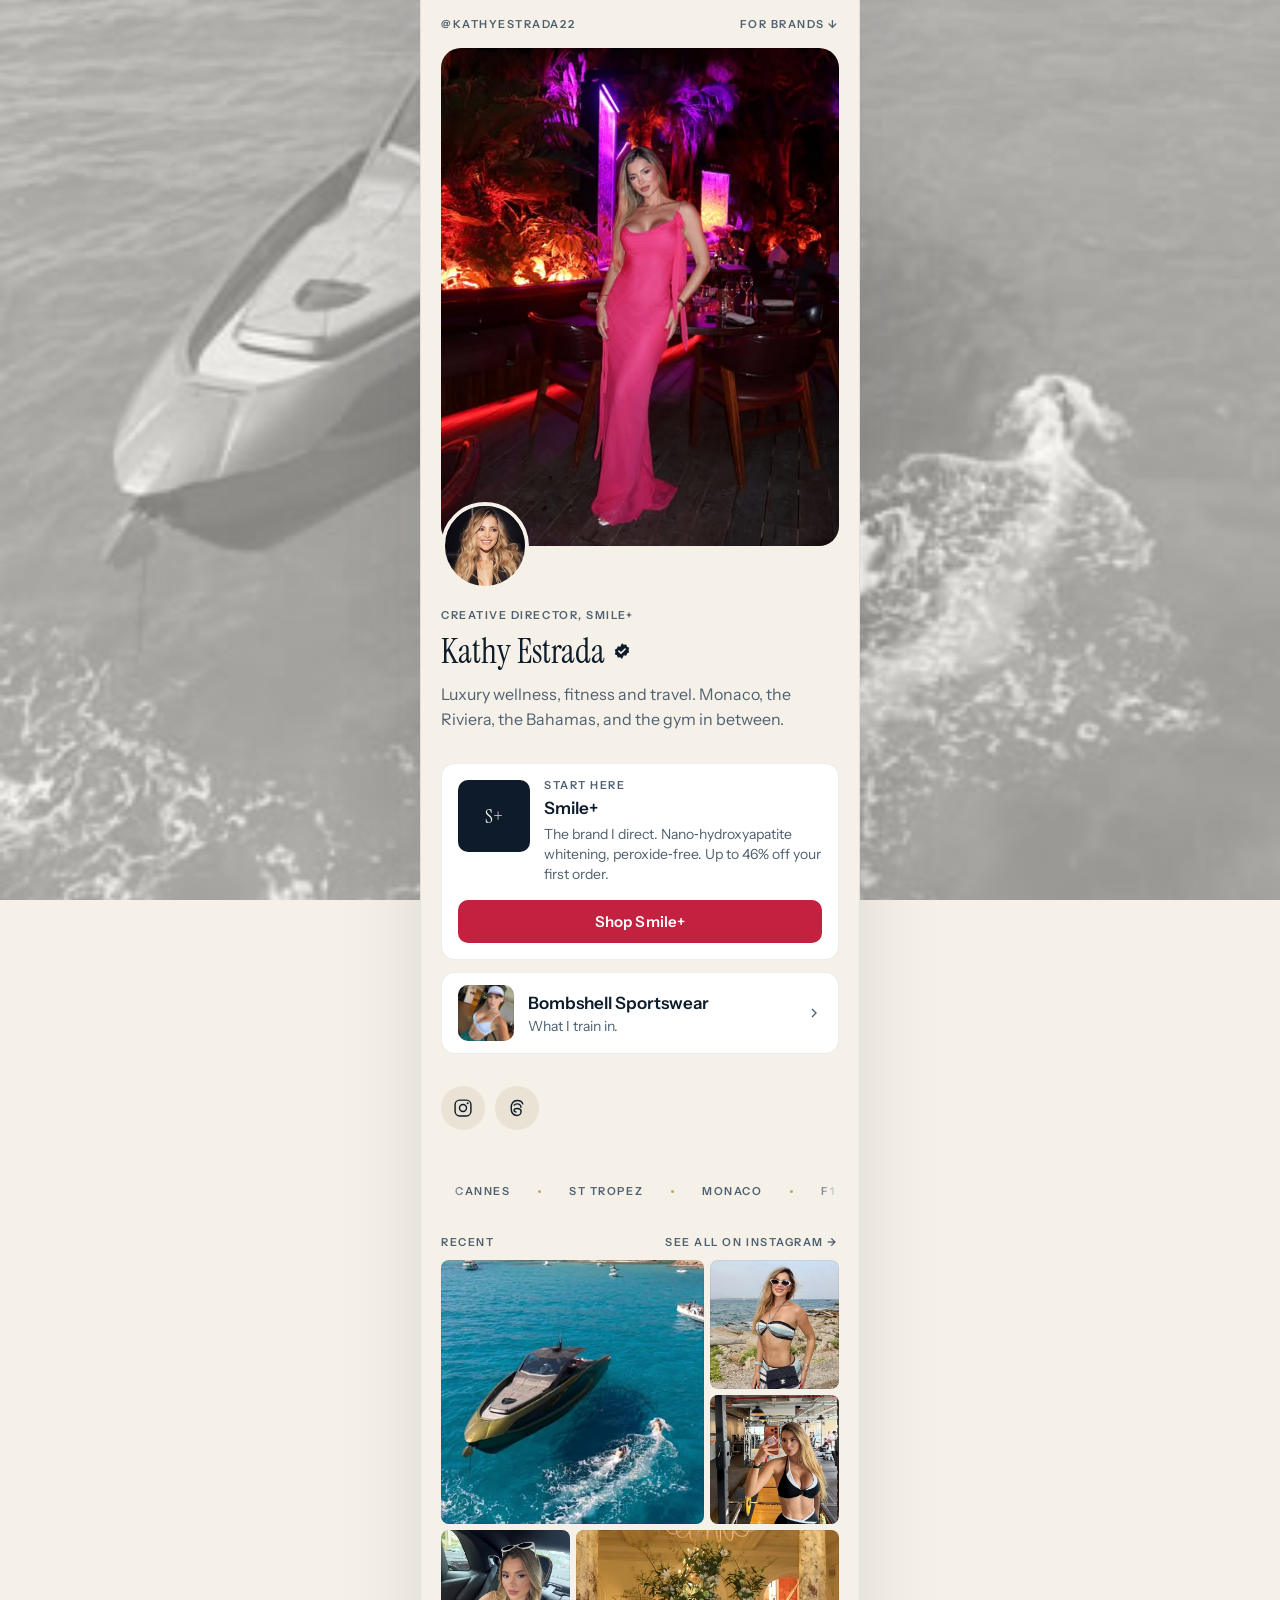
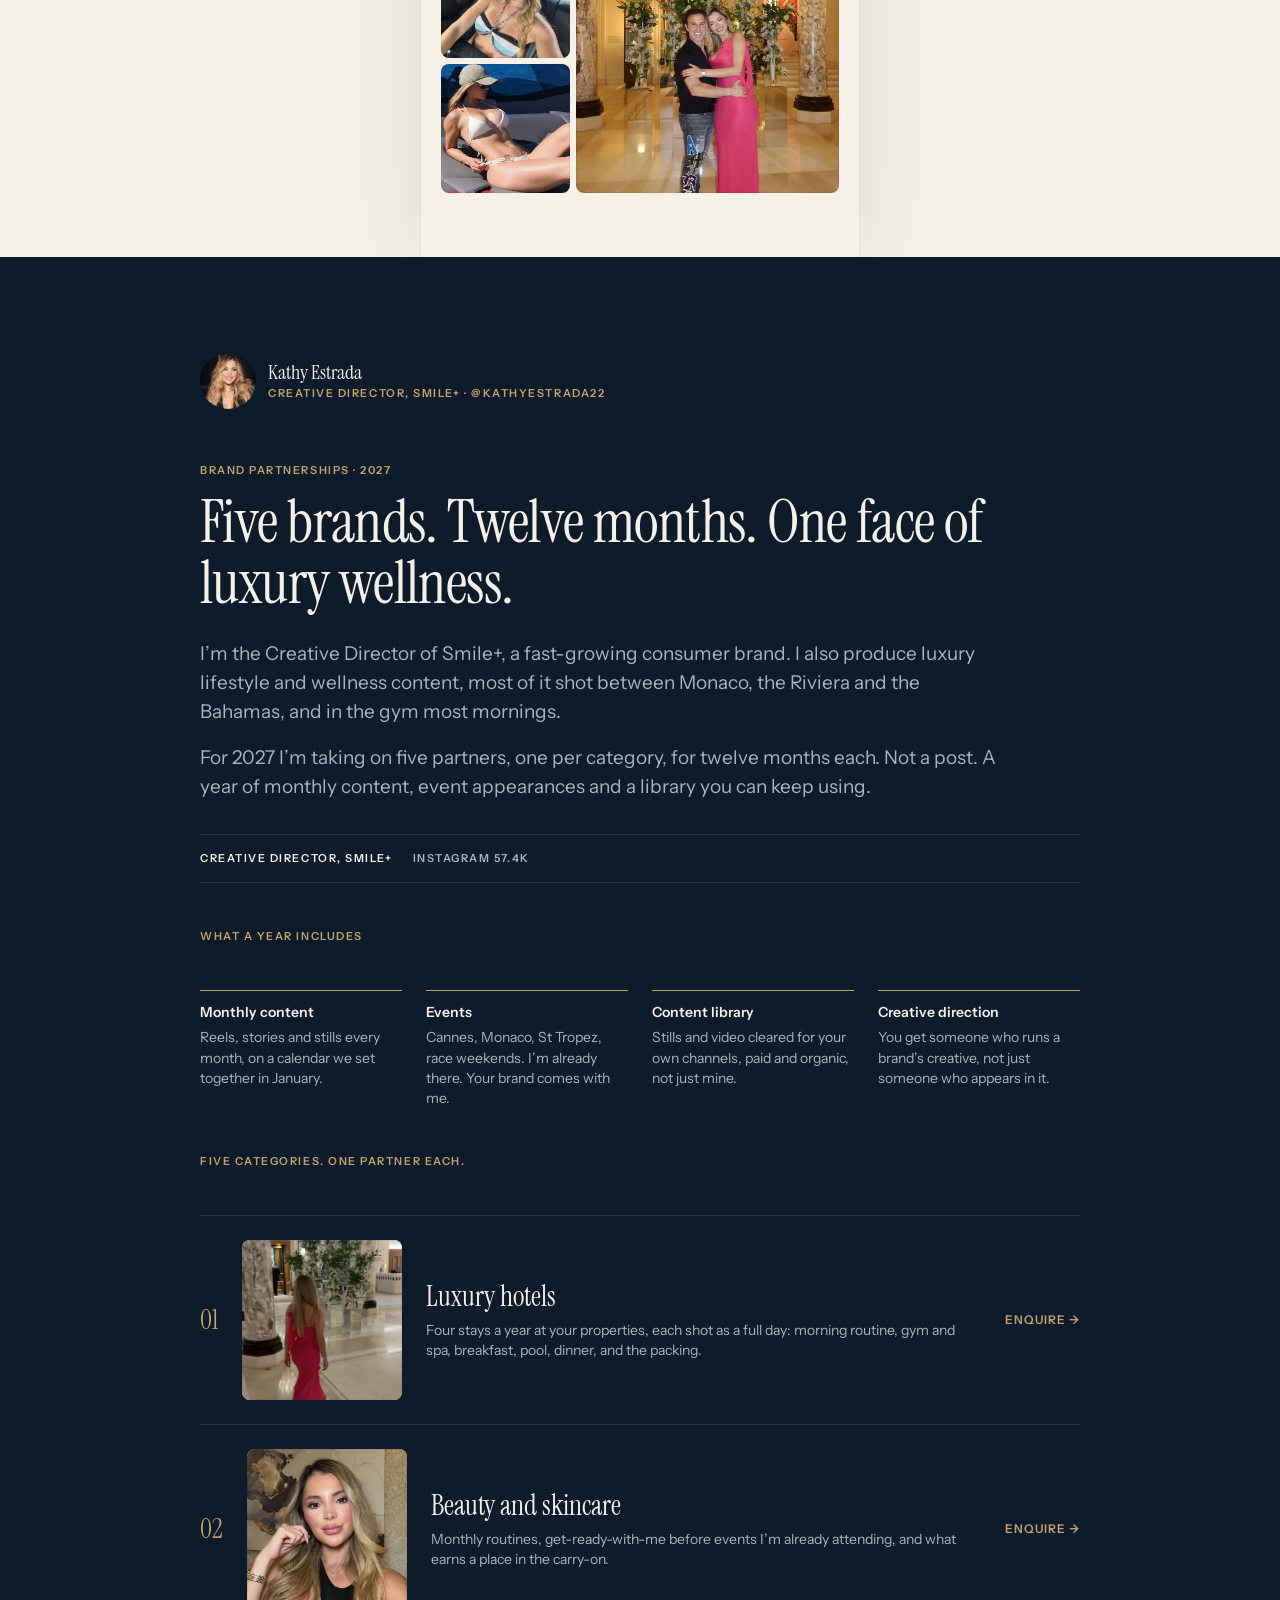
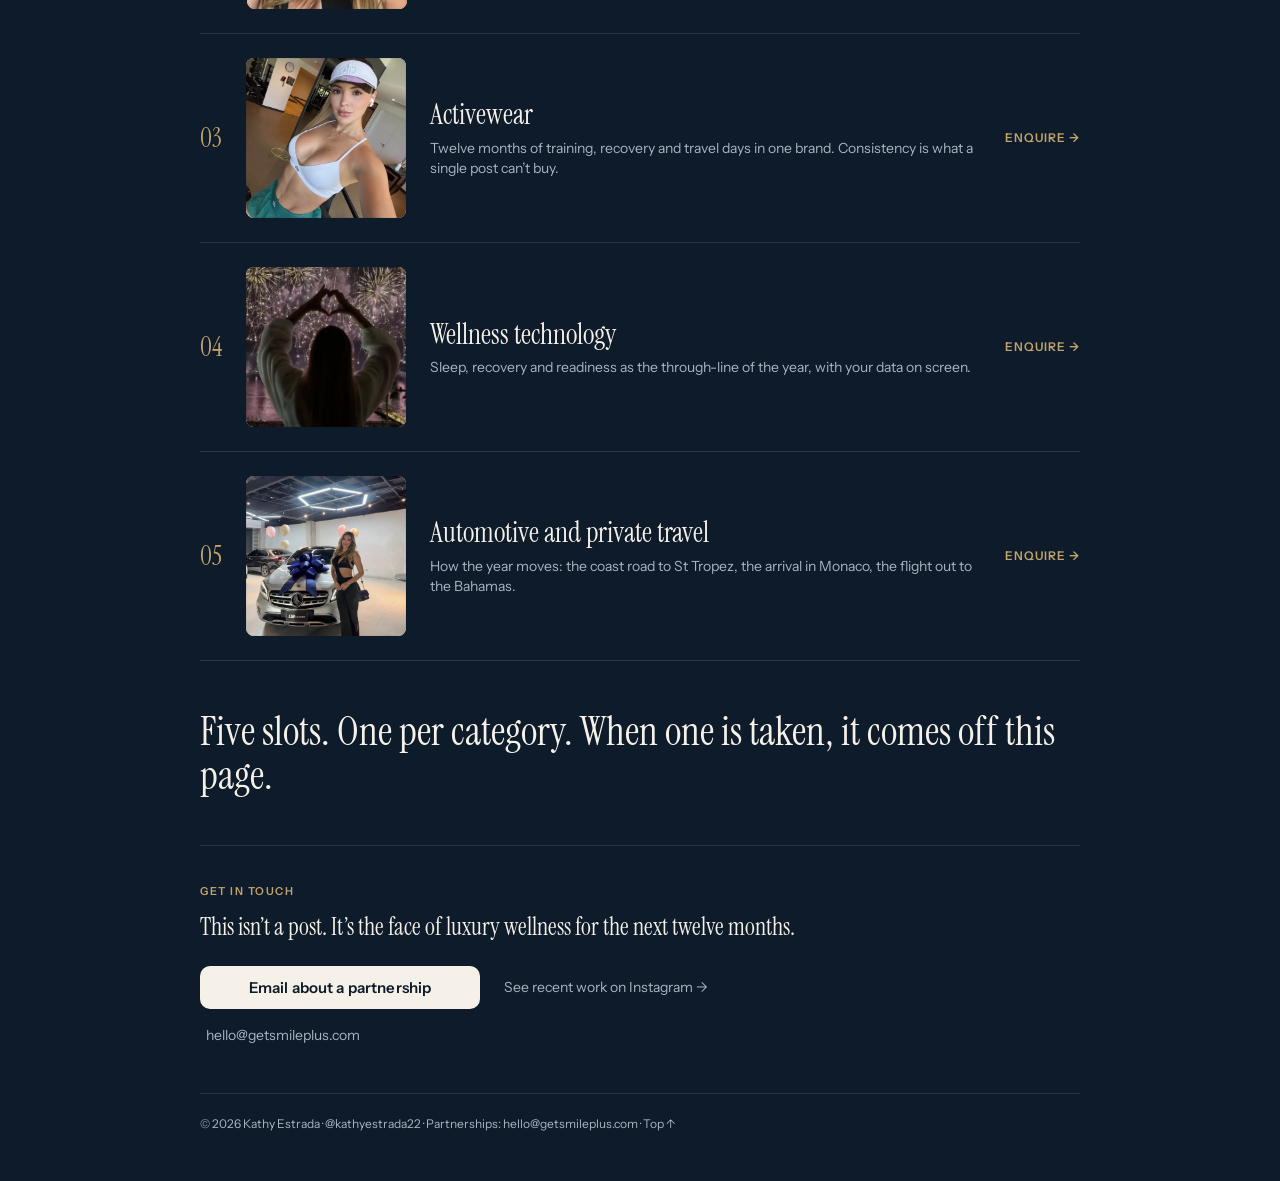
==== kathy/index.html @ 7364fc39 "Add cyrus.blog/kathy — Kathy Estrada link-in-bio + partnerships page A single static page serving tw" ====
<!doctype html>
<html lang="en">
<head>
<meta charset="utf-8">
<meta name="viewport" content="width=device-width,initial-scale=1">
<title>Kathy Estrada | Creative Director, Smile+</title>
<meta name="description" content="Luxury wellness, fitness and travel content, and five annual brand partnerships for 2027.">
<meta name="theme-color" content="#F5F0E8">
<link rel="canonical" href="https://cyrus.blog/kathy/">
<!-- Staging URL. Delete the next line when this moves to its permanent domain. -->
<meta name="robots" content="noindex,follow">

<meta property="og:type" content="profile">
<meta property="og:title" content="Kathy Estrada | Creative Director, Smile+">
<meta property="og:description" content="Luxury wellness, fitness and travel content, and five annual brand partnerships for 2027.">
<meta property="og:url" content="https://cyrus.blog/kathy/">
<meta property="og:image" content="https://cyrus.blog/kathy/img/og.jpg">
<meta property="og:image:width" content="1200">
<meta property="og:image:height" content="630">
<meta name="twitter:card" content="summary_large_image">

<link rel="preconnect" href="https://fonts.googleapis.com">
<link rel="preconnect" href="https://fonts.gstatic.com" crossorigin>
<link rel="stylesheet" href="https://fonts.googleapis.com/css2?family=Instrument+Sans:wght@400;500;600&family=Instrument+Serif:ital@0;1&display=swap">
<link rel="stylesheet" href="style.css">
</head>
<body>

<div class="backdrop" aria-hidden="true">
  <img src="img/p05.jpg" alt="" loading="lazy" decoding="async">
</div>

<div class="fan">

  <header class="topbar">
    <a href="https://instagram.com/kathyestrada22" target="_blank" rel="noopener">@kathyestrada22</a>
    <a href="#partners">For brands &darr;</a>
  </header>

  <div class="hero-wrap">
    <div class="shot hero grain">
      <img src="img/p06.jpg" alt="Kathy Estrada in a floor-length gown at an evening venue" fetchpriority="high" decoding="async" width="480" height="600">
    </div>
    <div class="avatar">
      <img src="img/avatar.jpg" alt="" width="88" height="88" decoding="async">
    </div>
  </div>

  <main>
    <p class="eyebrow">Creative Director, Smile+</p>
    <h1 class="name">Kathy Estrada<svg width="18" height="18" viewBox="0 0 24 24" role="img" aria-label="Verified on Instagram"><title>Verified on Instagram</title><path fill="currentColor" d="M12 1.5l2.4 2.1 3.2-.4 1.1 3 2.9 1.4-.9 3.1.9 3.1-2.9 1.4-1.1 3-3.2-.4L12 22.5l-2.4-2.1-3.2.4-1.1-3-2.9-1.4.9-3.1-.9-3.1 2.9-1.4 1.1-3 3.2.4L12 1.5z"/><path fill="none" stroke="var(--ivory)" stroke-width="2.1" stroke-linecap="round" stroke-linejoin="round" d="M7.8 12.1l2.8 2.8 5.6-5.6"/></svg></h1>
    <p class="positioning">Luxury wellness, fitness and travel. Monaco, the Riviera, the Bahamas, and the gym in between.</p>

    <section class="card" aria-labelledby="smileplus">
      <div class="card-head">
        <div class="card-thumb fallback" aria-hidden="true">S+</div>
        <div>
          <p class="eyebrow" style="margin-bottom:6px">Start here</p>
          <h2 class="card-title" id="smileplus">Smile&#43;</h2>
          <p class="card-line">The brand I direct. Nano&#8209;hydroxyapatite whitening, peroxide&#8209;free. Up to 46% off your first order.</p>
        </div>
      </div>
      <a class="btn btn-primary" href="https://www.getsmileplus.com/KATHY93775" target="_blank" rel="noopener">Shop Smile&#43;</a>
    </section>

    <a class="row" href="https://www.bombshellsportswear.com/" target="_blank" rel="noopener">
      <div class="shot card-thumb"><img src="img/p01.jpg" alt="" loading="lazy" decoding="async"></div>
      <div>
        <div class="card-title" style="margin-bottom:2px">Bombshell Sportswear</div>
        <p class="card-line">What I train in.</p>
      </div>
      <svg class="chev" width="16" height="16" viewBox="0 0 24 24" fill="none" stroke="currentColor" stroke-width="2" aria-hidden="true"><path d="M9 18l6-6-6-6"/></svg>
    </a>

    <nav class="socials" aria-label="Social profiles">
      <a href="https://instagram.com/kathyestrada22" target="_blank" rel="noopener" aria-label="Instagram">
        <svg width="20" height="20" viewBox="0 0 24 24" fill="none" stroke="currentColor" stroke-width="1.7" aria-hidden="true"><rect x="2.5" y="2.5" width="19" height="19" rx="5.5"/><circle cx="12" cy="12" r="4.2"/><circle cx="17.6" cy="6.4" r="1.2" fill="currentColor" stroke="none"/></svg>
      </a>
      <a href="https://www.threads.com/@kathyestrada22" target="_blank" rel="noopener" aria-label="Threads">
        <svg width="20" height="20" viewBox="0 0 24 24" fill="none" stroke="currentColor" stroke-width="1.7" aria-hidden="true"><path d="M16.8 11.6c-.1-3-1.8-4.6-4.6-4.6-1.8 0-3.2.8-3.9 2.2M12.2 21c-4.6 0-7.2-3-7.2-9s2.7-9 7.3-9c3.6 0 6 1.7 6.8 4.6"/><path d="M11.4 16.9c-1.8 0-2.9-.9-2.9-2.1 0-1.4 1.4-2.2 3.4-2.2 3 0 5 1.3 5 3.6 0 2.6-2.1 4.8-4.7 4.8"/></svg>
      </a>
    </nav>

    <div class="marquee" aria-hidden="true">
      <div class="marquee-track">
        <span>Cannes</span><span>St Tropez</span><span>Monaco</span><span>F1</span><span>World Cup</span><span>Bahamas</span><span>Turks &amp; Caicos</span><span>Palm Desert</span>
        <span>Cannes</span><span>St Tropez</span><span>Monaco</span><span>F1</span><span>World Cup</span><span>Bahamas</span><span>Turks &amp; Caicos</span><span>Palm Desert</span>
      </div>
    </div>

    <section aria-labelledby="recent">
      <div class="mosaic-head">
        <span id="recent">Recent</span>
        <a href="https://instagram.com/kathyestrada22" target="_blank" rel="noopener">See all on Instagram &rarr;</a>
      </div>
      <div class="mosaic">
        <a class="shot m1 grain" href="https://instagram.com/kathyestrada22" target="_blank" rel="noopener"><img src="img/p05.jpg" alt="Aerial view of a yacht anchored in a turquoise Mediterranean cove" loading="lazy" decoding="async"></a>
        <a class="shot m2 grain" href="https://instagram.com/kathyestrada22" target="_blank" rel="noopener"><img src="img/p09.jpg" alt="On the rocks at a beach in Cannes" loading="lazy" decoding="async"></a>
        <a class="shot m3 grain" href="https://instagram.com/kathyestrada22" target="_blank" rel="noopener"><img src="img/p02.jpg" alt="Training in the gym" loading="lazy" decoding="async"></a>
        <a class="shot m4 grain" href="https://instagram.com/kathyestrada22" target="_blank" rel="noopener"><img src="img/p10.jpg" alt="On the move between locations" loading="lazy" decoding="async"></a>
        <a class="shot m5 grain" href="https://instagram.com/kathyestrada22" target="_blank" rel="noopener"><img src="img/p12.jpg" alt="On deck in the Mediterranean" loading="lazy" decoding="async"></a>
        <a class="shot m6 grain" href="https://instagram.com/kathyestrada22" target="_blank" rel="noopener"><img src="img/p07.jpg" alt="In the lobby of a grand hotel" loading="lazy" decoding="async"></a>
      </div>
    </section>
  </main>
</div>

<!-- ─────────────── the seam ─────────────── -->

<section id="partners" aria-labelledby="partners-h">
<div class="band">

  <div class="byline">
    <div class="avatar"><img src="img/avatar.jpg" alt="" width="56" height="56" loading="lazy" decoding="async"></div>
    <div>
      <div class="byline-name">Kathy Estrada</div>
      <div class="byline-role">Creative Director, Smile&#43; &middot; @kathyestrada22</div>
    </div>
  </div>

  <p class="eyebrow-gold">Brand partnerships &middot; 2027</p>
  <h1 id="partners-h">Five brands. Twelve months. One face of luxury wellness.</h1>

  <div class="intro">
    <p>I&rsquo;m the Creative Director of Smile+, a fast-growing consumer brand. I also produce luxury lifestyle and wellness content, most of it shot between Monaco, the Riviera and the Bahamas, and in the gym most mornings.</p>
    <p>For 2027 I&rsquo;m taking on five partners, one per category, for twelve months each. Not a post. A year of monthly content, event appearances and a library you can keep using.</p>
  </div>

  <ul class="facts">
    <li>Creative Director, Smile&#43;</li>
    <li>Instagram 57.4K</li>
  </ul>

  <h2 class="eyebrow-gold" style="margin-top:48px;margin-bottom:0">What a year includes</h2>
  <ul class="includes">
    <li><h3>Monthly content</h3><p>Reels, stories and stills every month, on a calendar we set together in January.</p></li>
    <li><h3>Events</h3><p>Cannes, Monaco, St Tropez, race weekends. I&rsquo;m already there. Your brand comes with me.</p></li>
    <li><h3>Content library</h3><p>Stills and video cleared for your own channels, paid and organic, not just mine.</p></li>
    <li><h3>Creative direction</h3><p>You get someone who runs a brand&rsquo;s creative, not just someone who appears in it.</p></li>
  </ul>

  <h2 class="eyebrow-gold" style="margin-top:48px;margin-bottom:0">Five categories. One partner each.</h2>
  <ul class="cats">
    <li>
      <span class="num">01</span>
      <div class="shot grain"><img src="img/p08.jpg" alt="" loading="lazy" decoding="async"></div>
      <div>
        <h3>Luxury hotels</h3>
        <p>Four stays a year at your properties, each shot as a full day: morning routine, gym and spa, breakfast, pool, dinner, and the packing.</p>
      </div>
      <a class="enquire" href="mailto:hello@getsmileplus.com?subject=2027%20partnership%3A%20Luxury%20hotels">Enquire &rarr;</a>
    </li>
    <li>
      <span class="num">02</span>
      <div class="shot grain"><img src="img/p04.jpg" alt="" loading="lazy" decoding="async"></div>
      <div>
        <h3>Beauty and skincare</h3>
        <p>Monthly routines, get-ready-with-me before events I&rsquo;m already attending, and what earns a place in the carry-on.</p>
      </div>
      <a class="enquire" href="mailto:hello@getsmileplus.com?subject=2027%20partnership%3A%20Beauty%20and%20skincare">Enquire &rarr;</a>
    </li>
    <li>
      <span class="num">03</span>
      <div class="shot grain"><img src="img/p01.jpg" alt="" loading="lazy" decoding="async"></div>
      <div>
        <h3>Activewear</h3>
        <p>Twelve months of training, recovery and travel days in one brand. Consistency is what a single post can&rsquo;t buy.</p>
      </div>
      <a class="enquire" href="mailto:hello@getsmileplus.com?subject=2027%20partnership%3A%20Activewear">Enquire &rarr;</a>
    </li>
    <li>
      <span class="num">04</span>
      <div class="shot grain"><img src="img/p11.jpg" alt="" loading="lazy" decoding="async"></div>
      <div>
        <h3>Wellness technology</h3>
        <p>Sleep, recovery and readiness as the through-line of the year, with your data on screen.</p>
      </div>
      <a class="enquire" href="mailto:hello@getsmileplus.com?subject=2027%20partnership%3A%20Wellness%20technology">Enquire &rarr;</a>
    </li>
    <li>
      <span class="num">05</span>
      <div class="shot grain"><img src="img/p03.jpg" alt="" loading="lazy" decoding="async"></div>
      <div>
        <h3>Automotive and private travel</h3>
        <p>How the year moves: the coast road to St Tropez, the arrival in Monaco, the flight out to the Bahamas.</p>
      </div>
      <a class="enquire" href="mailto:hello@getsmileplus.com?subject=2027%20partnership%3A%20Automotive%20and%20private%20travel">Enquire &rarr;</a>
    </li>
  </ul>

  <p class="scarcity">Five slots. One per category. When one is taken, it comes off this page.</p>

  <div class="close">
    <p class="eyebrow-gold">Get in touch</p>
    <p>This isn&rsquo;t a post. It&rsquo;s the face of luxury wellness for the next twelve months.</p>
    <div class="close-actions">
      <a class="btn btn-ivory" href="mailto:hello@getsmileplus.com?subject=2027%20partnership%3A%20Kathy%20Estrada">Email about a partnership</a>
      <a class="ghost" href="https://instagram.com/kathyestrada22" target="_blank" rel="noopener">See recent work on Instagram &rarr;</a>
    </div>
    <button class="mail" type="button" data-copy="hello@getsmileplus.com">hello@getsmileplus.com</button>
  </div>

  <footer>
    &copy; 2026 Kathy Estrada &middot;
    <a href="https://instagram.com/kathyestrada22" target="_blank" rel="noopener">@kathyestrada22</a> &middot;
    Partnerships: <a href="mailto:hello@getsmileplus.com">hello@getsmileplus.com</a> &middot;
    <a href="#top">Top &uarr;</a>
  </footer>

</div>
</section>

<script src="app.js"></script>
</body>
</html>
---- kathy/style.css ----
/* Kathy Estrada — cyrus.blog/kathy
   Fan link-in-bio (ivory column) that hard-cuts at #partners into a brand band (navy). */

:root{
  --ivory:#F5F0E8;  --sand:#E9E2D5;  --white:#FFFFFF;
  --ink:#0D1B2A;    --ink-2:#142536;
  --slate:#4F6070;  --mist:#A9B4C0;
  --gown:#C4203F;   --gown-dark:#A81A35;  --gold:#C2A36B;
  --line-dark:rgba(245,240,232,.12);
  --line-light:rgba(13,27,42,.08);

  --r-hero:20px; --r-card:14px; --r-thumb:10px; --r-tile:8px; --r-btn:10px; --r-pill:999px;

  --serif:"Instrument Serif","Iowan Old Style",Georgia,serif;
  --sans:"Instrument Sans","Helvetica Neue",Arial,sans-serif;

  --col:440px;
  color-scheme:light;
}

*,*::before,*::after{box-sizing:border-box}
html{-webkit-text-size-adjust:100%;scroll-behavior:smooth}
body{
  margin:0;background:var(--ivory);color:var(--ink);
  font:400 16px/1.55 var(--sans);
  -webkit-font-smoothing:antialiased;
}
img{display:block;max-width:100%}
a{color:inherit}
:focus-visible{outline:2px solid var(--ink);outline-offset:3px;border-radius:4px}

/* grain — hides the upscale on 640px sources */
.grain::after{
  content:"";position:absolute;inset:0;pointer-events:none;border-radius:inherit;
  opacity:.06;mix-blend-mode:soft-light;
  background-image:url("data:image/svg+xml,%3Csvg xmlns='http://www.w3.org/2000/svg'%3E%3Cfilter id='n'%3E%3CfeTurbulence type='fractalNoise' baseFrequency='0.9' numOctaves='3' stitchTiles='stitch'/%3E%3CfeColorMatrix type='saturate' values='0'/%3E%3C/filter%3E%3Crect width='100%25' height='100%25' filter='url(%23n)'/%3E%3C/svg%3E");
}
.shot{position:relative;overflow:hidden;background:var(--sand)}
.shot img{width:100%;height:100%;object-fit:cover;object-position:50% 30%}
.shot::before{content:"";position:absolute;inset:0;z-index:2;pointer-events:none;
  border-radius:inherit;box-shadow:inset 0 0 0 1px rgba(13,27,42,.06)}

/* ── desktop mural ─────────────────────────────────────── */
.backdrop{display:none}

/* ── fan column ────────────────────────────────────────── */
.fan{
  position:relative;z-index:1;
  max-width:var(--col);margin:0 auto;padding:0 20px 64px;
  background:var(--ivory);
}

.topbar{display:flex;justify-content:space-between;align-items:center;height:48px;
  font:600 11px/1 var(--sans);letter-spacing:.14em;text-transform:uppercase;color:var(--slate)}
.topbar a{text-decoration:none}
.topbar a:hover{color:var(--ink)}

.hero-wrap{position:relative;margin-bottom:64px}
.hero{aspect-ratio:4/5;border-radius:var(--r-hero)}
.hero img{opacity:0;transition:opacity .6s ease}
.hero img.loaded{opacity:1}
.hero::after{content:"";position:absolute;inset:0;z-index:1;border-radius:inherit;pointer-events:none;
  background:linear-gradient(to top,rgba(13,27,42,.45) 0%,rgba(13,27,42,0) 45%)}
.avatar{position:absolute;left:0;bottom:-44px;z-index:3;
  width:88px;height:88px;border-radius:50%;overflow:hidden;
  border:4px solid var(--ivory);background:var(--sand)}
.avatar img{width:100%;height:100%;object-fit:cover}

.eyebrow{font:600 11px/1 var(--sans);letter-spacing:.14em;text-transform:uppercase;color:var(--slate);margin:0 0 12px}
.name{font:400 34px/1.1 var(--serif);margin:0;display:flex;align-items:center;gap:8px}
.name svg{flex:none}
.positioning{margin:12px 0 0;color:var(--slate);font-size:16px}

/* cards */
.card{background:var(--white);border:1px solid var(--line-light);border-radius:var(--r-card);padding:16px;margin-top:32px}
.card-head{display:flex;gap:14px;align-items:flex-start}
.card-thumb{flex:none;width:72px;height:72px;border-radius:var(--r-thumb)}
.card-thumb.fallback{display:grid;place-items:center;background:var(--ink);color:var(--ivory);
  font:400 19px/1 var(--serif)}
.card-title{font:600 17px/1.3 var(--sans);margin:2px 0 4px}
.card-line{margin:0;font-size:14px;line-height:1.45;color:var(--slate)}
.btn{display:flex;align-items:center;justify-content:center;gap:8px;width:100%;
  margin-top:16px;padding:14px 18px;border:0;border-radius:var(--r-btn);
  font:600 15px/1 var(--sans);letter-spacing:.01em;text-decoration:none;cursor:pointer;
  transition:background-color .12s ease,transform .12s ease}
.btn:active{transform:scale(.985)}
.btn-primary{background:var(--gown);color:#fff}
.btn-primary:hover{background:var(--gown-dark)}

.row{display:flex;align-items:center;gap:14px;margin-top:12px;padding:12px 16px;
  background:var(--white);border:1px solid var(--line-light);border-radius:var(--r-card);
  text-decoration:none;transition:border-color .15s ease}
.row:hover{border-color:rgba(13,27,42,.2)}
.row .card-thumb{width:56px;height:56px}
.row .chev{margin-left:auto;color:var(--slate);flex:none}

.socials{display:flex;gap:10px;margin-top:32px}
.socials a{width:44px;height:44px;border-radius:50%;background:var(--sand);color:var(--ink);
  display:grid;place-items:center;transition:background-color .15s ease}
.socials a:hover{background:#DDD4C3}

/* marquee */
.marquee{margin-top:56px;overflow:hidden;
  -webkit-mask-image:linear-gradient(90deg,transparent,#000 24px,#000 calc(100% - 24px),transparent);
          mask-image:linear-gradient(90deg,transparent,#000 24px,#000 calc(100% - 24px),transparent)}
.marquee-track{display:flex;width:max-content;animation:slide 45s linear infinite}
.marquee:hover .marquee-track{animation-play-state:paused}
.marquee span{font:600 11px/1 var(--sans);letter-spacing:.14em;text-transform:uppercase;color:var(--slate);
  padding:0 14px;white-space:nowrap;display:flex;align-items:center;gap:28px}
.marquee span::after{content:"";width:3px;height:3px;border-radius:50%;background:var(--gold)}
@keyframes slide{to{transform:translateX(-50%)}}

/* mosaic */
.mosaic-head{display:flex;justify-content:space-between;align-items:baseline;margin:40px 0 12px;
  font:600 11px/1 var(--sans);letter-spacing:.14em;text-transform:uppercase;color:var(--slate)}
.mosaic-head a{text-decoration:none}
.mosaic-head a:hover{color:var(--ink)}
.mosaic{display:grid;grid-template-columns:repeat(3,1fr);gap:6px}
.mosaic .shot{aspect-ratio:1;border-radius:var(--r-tile);filter:saturate(.92) contrast(1.03)}
.mosaic .m1{grid-column:1/3;grid-row:1/3}
.mosaic .m2{grid-column:3;grid-row:1}
.mosaic .m3{grid-column:3;grid-row:2}
.mosaic .m4{grid-column:1;grid-row:3}
.mosaic .m5{grid-column:1;grid-row:4}
.mosaic .m6{grid-column:2/4;grid-row:3/5}

/* ── the seam ──────────────────────────────────────────── */
#partners{
  position:relative;z-index:1;
  background:var(--ink);color:var(--ivory);
  padding:64px 20px 40px;scroll-margin-top:0;
}
.band{max-width:var(--col);margin:0 auto}

.byline{display:flex;align-items:center;gap:12px;padding-bottom:40px}
.byline .avatar{position:static;width:56px;height:56px;border-width:0}
.byline-name{font:400 20px/1.2 var(--serif)}
.byline-role{font:600 11px/1.4 var(--sans);letter-spacing:.14em;text-transform:uppercase;color:var(--gold);margin-top:2px}

.eyebrow-gold{font:600 11px/1 var(--sans);letter-spacing:.14em;text-transform:uppercase;color:var(--gold);margin:0 0 16px}
#partners h1{font:400 40px/1.05 var(--serif);letter-spacing:-.01em;margin:0 0 24px}
.intro p{font-size:17px;line-height:1.55;color:var(--mist);margin:0 0 16px}

.facts{display:flex;flex-wrap:wrap;gap:8px 20px;margin:32px 0 0;padding:16px 0;
  border-top:1px solid var(--line-dark);border-bottom:1px solid var(--line-dark);
  font:600 11px/1.4 var(--sans);letter-spacing:.14em;text-transform:uppercase;color:var(--mist);list-style:none}
.facts li:first-child{color:var(--ivory)}

.includes{display:grid;grid-template-columns:1fr 1fr;gap:24px 20px;margin-top:48px;padding:0;list-style:none}
.includes li{border-top:1px solid var(--gold);padding-top:12px}
.includes h3{font:600 14px/1.3 var(--sans);margin:0 0 6px}
.includes p{font-size:14px;line-height:1.45;color:var(--mist);margin:0}

.cats{margin-top:48px;padding:0;list-style:none;border-top:1px solid var(--line-dark)}
.cats li{display:grid;grid-template-columns:88px 1fr;column-gap:16px;row-gap:8px;align-items:start;
  padding:24px 0;border-bottom:1px solid var(--line-dark);transition:background-color .2s ease}
.cats .num{grid-column:2;grid-row:1;font:400 16px/1 var(--serif);color:var(--gold)}
.cats>li>div{grid-column:2;grid-row:2}
.cats .enquire{grid-column:2;grid-row:3}
.cats .shot{grid-column:1;grid-row:1/4;width:88px;aspect-ratio:1;border-radius:var(--r-tile);filter:saturate(.85);transition:filter .2s ease}
.cats .shot img{transition:transform .2s ease}
.cats h3{font:400 22px/1.2 var(--serif);margin:0 0 6px}
.cats p{font-size:14px;line-height:1.45;color:var(--mist);margin:0 0 10px}
.enquire{font:600 12px/1 var(--sans);letter-spacing:.08em;text-transform:uppercase;color:var(--gold);text-decoration:none}
.enquire:hover{color:var(--ivory)}

.scarcity{font:400 28px/1.15 var(--serif);margin:48px 0 0}

.close{margin-top:48px;padding-top:40px;border-top:1px solid var(--line-dark)}
.close p{font:400 24px/1.2 var(--serif);margin:0 0 24px}
.close p.eyebrow-gold{font:600 11px/1 var(--sans);letter-spacing:.14em;text-transform:uppercase;margin:0 0 16px}
.btn-ivory{background:var(--ivory);color:var(--ink)}
.btn-ivory:hover{background:#fff}
.mail{display:block;margin-top:16px;text-align:center;font-size:14px;color:var(--mist);
  background:none;border:0;cursor:pointer;width:100%;font-family:var(--sans)}
.mail:hover{color:var(--ivory)}
.ghost{display:block;margin-top:20px;text-align:center;font-size:14px;color:var(--mist);text-decoration:none}
.ghost:hover{color:var(--ivory)}

#partners footer{margin-top:48px;padding-top:20px;border-top:1px solid var(--line-dark);
  font-size:12px;line-height:1.6;color:var(--mist)}
#partners footer a{text-decoration:none}
#partners footer a:hover{color:var(--ivory)}

/* ── tablet ────────────────────────────────────────────── */
@media (min-width:768px){
  .backdrop{display:block;position:fixed;inset:0;z-index:0;overflow:hidden;background:#8D9AA6}
  .backdrop img{width:100%;height:100%;object-fit:cover;filter:grayscale(1) contrast(.82) brightness(1.12)}
  .backdrop::before,.backdrop::after{content:"";position:absolute;inset:0}
  .backdrop::before{background:#6F7F8F;opacity:.42}
  .backdrop::after{background:var(--ivory);opacity:.46}
  .fan{border-left:1px solid var(--line-light);border-right:1px solid var(--line-light);
    box-shadow:0 0 80px rgba(13,27,42,.10)}
}

/* ── desktop ───────────────────────────────────────────── */
@media (min-width:1024px){
  #partners{padding:96px 40px 48px}
  .band{max-width:880px}
  .byline{padding-bottom:56px}
  #partners h1{font-size:60px;line-height:1.02}
  .intro p{font-size:19px;max-width:62ch}
  .includes{grid-template-columns:repeat(4,1fr);gap:24px}
  .cats li{grid-template-columns:auto 160px 1fr auto;align-items:center;column-gap:24px;row-gap:0}
  .cats .num{grid-column:1;grid-row:1}
  .cats>li>div{grid-column:3;grid-row:1}
  .cats .enquire{grid-column:4;grid-row:1}
  .cats .shot{grid-column:2;grid-row:1;width:160px}
  .cats li:hover{background:var(--ink-2)}
  .cats li:hover .shot{filter:none}
  .cats li:hover .shot img{transform:scale(1.03)}
  .cats h3{font-size:28px}
  .cats .num{font-size:26px}
  .cats .enquire{white-space:nowrap}
  .cats p{margin-bottom:0}
  .scarcity{font-size:40px;line-height:1.1}
  .close-actions{display:flex;align-items:center;gap:24px}
  .close-actions .btn{width:auto;min-width:280px;margin-top:0}
  .close-actions .ghost{margin-top:0;text-align:left}
  .mail{text-align:left}
}
@media (min-width:1440px){ .band{max-width:960px} }

/* ── reduced motion ────────────────────────────────────── */
@media (prefers-reduced-motion:reduce){
  html{scroll-behavior:auto}
  .marquee-track{animation:none}
  *,*::before,*::after{transition-duration:.01ms !important}
  .hero img{opacity:1}
}

/* ── print: the one-sheet a VP forwards ────────────────── */
@media print{
  @page{margin:14mm}
  html,body{background:#fff !important}
  .backdrop,.fan,.marquee,.topbar{display:none !important}
  #partners{background:#fff;color:#000;padding:0}
  .band{max-width:none}
  .eyebrow-gold,.byline-role,.cats .num{color:#000}
  .intro p,.includes p,.cats p,#partners footer,.facts,.facts li:first-child{color:#222}
  .cats .shot{filter:none;width:76px}
  .btn,.ghost,.mail,.enquire{display:none !important}
  .close::after{content:"Partnerships: hello@getsmileplus.com · cyrus.blog/kathy";font:600 13px var(--sans)}
  .cats li{break-inside:avoid;padding:12px 0}
  .byline{padding-bottom:20px}
  #partners h1{font-size:34px;margin-bottom:16px}
  .intro p{font-size:14px;margin-bottom:10px}
  .facts{margin-top:16px;padding:10px 0}
  .includes{margin-top:22px;gap:14px 20px}
  .cats{margin-top:22px}
  .scarcity{font-size:22px;margin-top:24px}
  .close{margin-top:24px;padding-top:20px}
  .close p{font-size:17px;margin-bottom:10px}
  #partners footer{margin-top:20px}
}
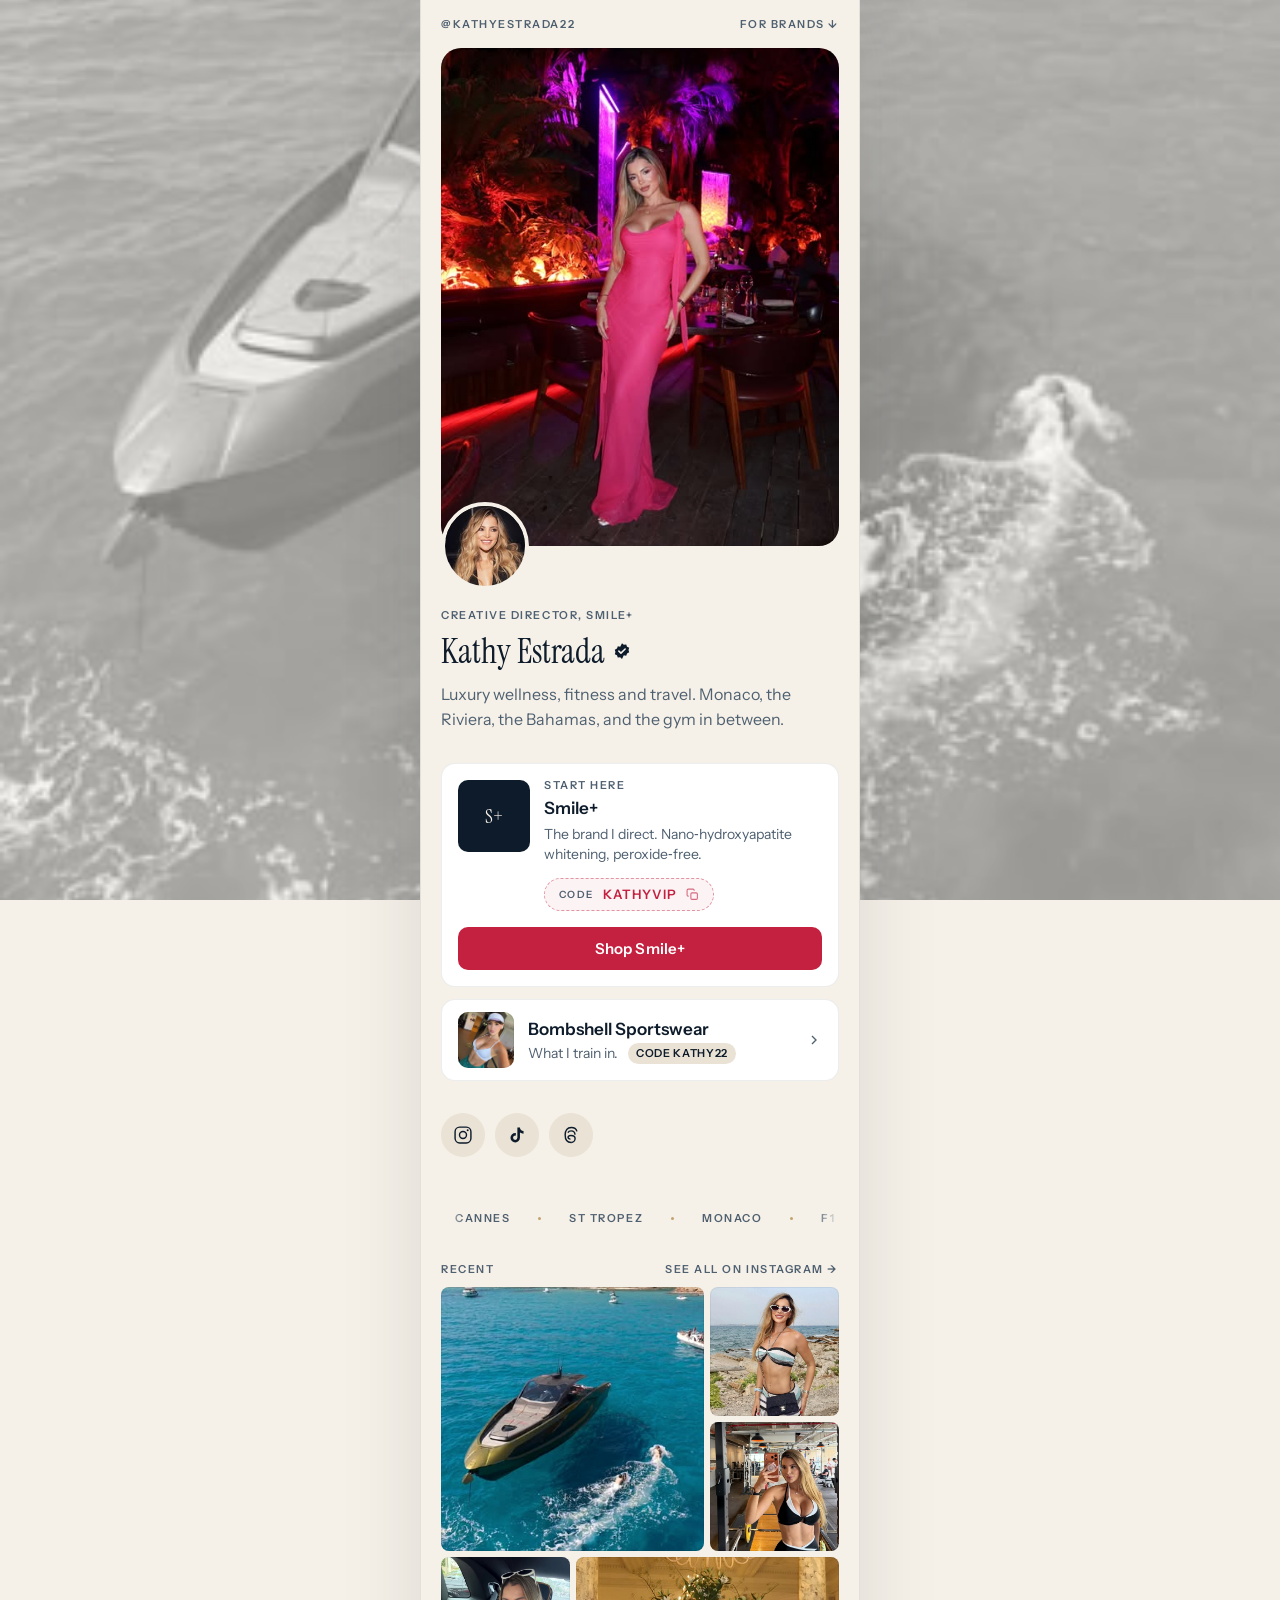
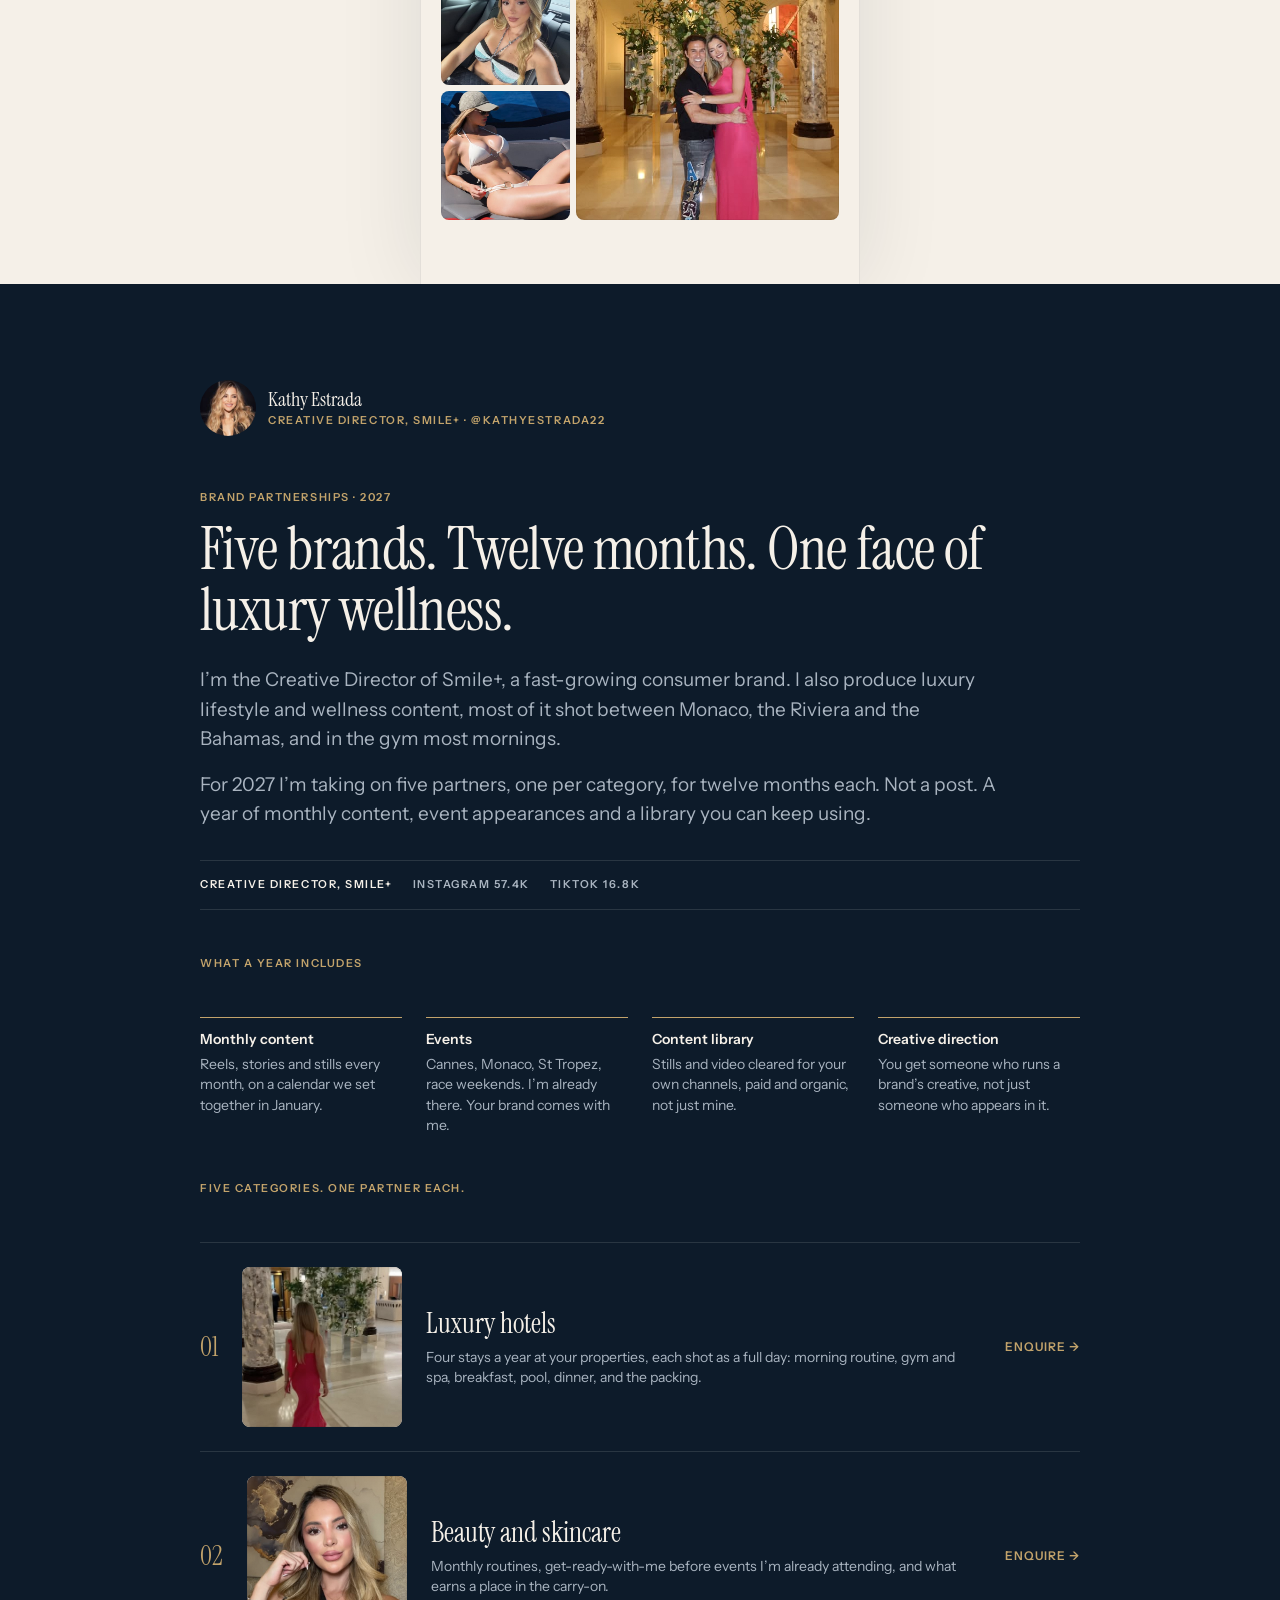
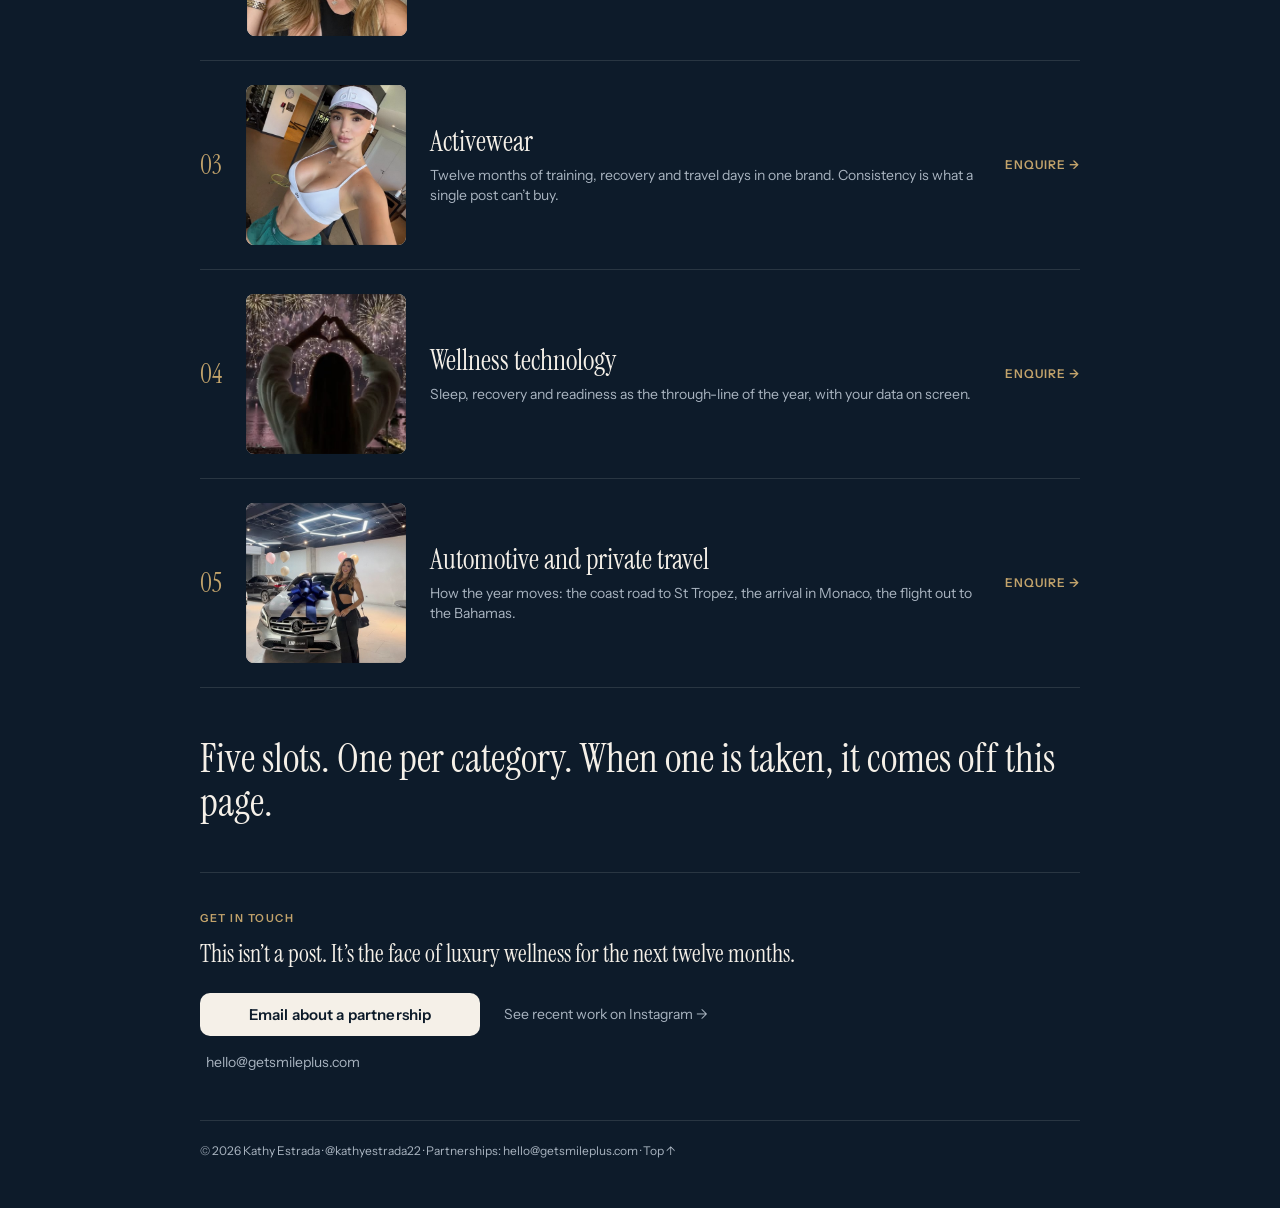
==== commit 5b524164: "kathy: add discount codes, TikTok link and TikTok reach - Smile+ card gains a tap-to-copy KATHYVIP p" ====
--- a/kathy/index.html
+++ b/kathy/index.html
@@ -57,7 +57,11 @@
         <div>
           <p class="eyebrow" style="margin-bottom:6px">Start here</p>
           <h2 class="card-title" id="smileplus">Smile&#43;</h2>
-          <p class="card-line">The brand I direct. Nano&#8209;hydroxyapatite whitening, peroxide&#8209;free. Up to 46% off your first order.</p>
+          <p class="card-line">The brand I direct. Nano&#8209;hydroxyapatite whitening, peroxide&#8209;free.</p>
+          <button class="code" type="button" data-copy="KATHYVIP" aria-label="Copy discount code KATHYVIP">
+            <span class="lbl">CODE</span><span data-copy-label>KATHYVIP</span>
+            <svg width="13" height="13" viewBox="0 0 24 24" fill="none" stroke="currentColor" stroke-width="2" aria-hidden="true"><rect x="9" y="9" width="12" height="12" rx="2"/><path d="M5 15H4a2 2 0 01-2-2V4a2 2 0 012-2h9a2 2 0 012 2v1"/></svg>
+          </button>
         </div>
       </div>
       <a class="btn btn-primary" href="https://www.getsmileplus.com/KATHY93775" target="_blank" rel="noopener">Shop Smile&#43;</a>
@@ -67,7 +71,7 @@
       <div class="shot card-thumb"><img src="img/p01.jpg" alt="" loading="lazy" decoding="async"></div>
       <div>
         <div class="card-title" style="margin-bottom:2px">Bombshell Sportswear</div>
-        <p class="card-line">What I train in.</p>
+        <p class="card-line">What I train in. <span class="chip">CODE KATHY22</span></p>
       </div>
       <svg class="chev" width="16" height="16" viewBox="0 0 24 24" fill="none" stroke="currentColor" stroke-width="2" aria-hidden="true"><path d="M9 18l6-6-6-6"/></svg>
     </a>
@@ -75,6 +79,9 @@
     <nav class="socials" aria-label="Social profiles">
       <a href="https://instagram.com/kathyestrada22" target="_blank" rel="noopener" aria-label="Instagram">
         <svg width="20" height="20" viewBox="0 0 24 24" fill="none" stroke="currentColor" stroke-width="1.7" aria-hidden="true"><rect x="2.5" y="2.5" width="19" height="19" rx="5.5"/><circle cx="12" cy="12" r="4.2"/><circle cx="17.6" cy="6.4" r="1.2" fill="currentColor" stroke="none"/></svg>
+      </a>
+      <a href="https://www.tiktok.com/@kathyestrada_" target="_blank" rel="noopener" aria-label="TikTok">
+        <svg width="20" height="20" viewBox="0 0 24 24" fill="currentColor" aria-hidden="true"><path d="M16.6 5.82A4.28 4.28 0 0115.54 3h-3.09v12.4a2.59 2.59 0 01-2.59 2.5 2.59 2.59 0 01-2.59-2.59 2.59 2.59 0 013.35-2.48V9.7a5.67 5.67 0 00-.76-.05A5.68 5.68 0 004.18 15.3 5.68 5.68 0 009.86 21a5.68 5.68 0 005.68-5.68V9.01a7.35 7.35 0 004.29 1.38V7.3a4.29 4.29 0 01-3.23-1.48z"/></svg>
       </a>
       <a href="https://www.threads.com/@kathyestrada22" target="_blank" rel="noopener" aria-label="Threads">
         <svg width="20" height="20" viewBox="0 0 24 24" fill="none" stroke="currentColor" stroke-width="1.7" aria-hidden="true"><path d="M16.8 11.6c-.1-3-1.8-4.6-4.6-4.6-1.8 0-3.2.8-3.9 2.2M12.2 21c-4.6 0-7.2-3-7.2-9s2.7-9 7.3-9c3.6 0 6 1.7 6.8 4.6"/><path d="M11.4 16.9c-1.8 0-2.9-.9-2.9-2.1 0-1.4 1.4-2.2 3.4-2.2 3 0 5 1.3 5 3.6 0 2.6-2.1 4.8-4.7 4.8"/></svg>
@@ -129,6 +136,7 @@
   <ul class="facts">
     <li>Creative Director, Smile&#43;</li>
     <li>Instagram 57.4K</li>
+    <li>TikTok 16.8K</li>
   </ul>
 
   <h2 class="eyebrow-gold" style="margin-top:48px;margin-bottom:0">What a year includes</h2>
--- a/kathy/style.css
+++ b/kathy/style.css
@@ -79,6 +79,16 @@
   font:400 19px/1 var(--serif)}
 .card-title{font:600 17px/1.3 var(--sans);margin:2px 0 4px}
 .card-line{margin:0;font-size:14px;line-height:1.45;color:var(--slate)}
+.code{display:inline-flex;align-items:center;gap:9px;margin-top:14px;padding:9px 14px;
+  border:1px dashed rgba(196,32,63,.45);border-radius:var(--r-pill);background:rgba(196,32,63,.05);
+  color:var(--gown);font:600 13px/1 var(--sans);letter-spacing:.08em;cursor:pointer;
+  transition:background-color .12s ease}
+.code:hover{background:rgba(196,32,63,.1)}
+.code .lbl{font-size:10px;letter-spacing:.14em;color:var(--slate)}
+.code svg{opacity:.65}
+.chip{display:inline-block;margin-left:7px;padding:3px 8px;border-radius:var(--r-pill);
+  background:var(--sand);color:var(--ink);font:600 11px/1.4 var(--sans);letter-spacing:.06em;
+  vertical-align:1px}
 .btn{display:flex;align-items:center;justify-content:center;gap:8px;width:100%;
   margin-top:16px;padding:14px 18px;border:0;border-radius:var(--r-btn);
   font:600 15px/1 var(--sans);letter-spacing:.01em;text-decoration:none;cursor:pointer;
@@ -240,6 +250,7 @@
   .intro p,.includes p,.cats p,#partners footer,.facts,.facts li:first-child{color:#222}
   .cats .shot{filter:none;width:76px}
   .btn,.ghost,.mail,.enquire{display:none !important}
+  .code,.chip{display:none !important}
   .close::after{content:"Partnerships: hello@getsmileplus.com · cyrus.blog/kathy";font:600 13px var(--sans)}
   .cats li{break-inside:avoid;padding:12px 0}
   .byline{padding-bottom:20px}
